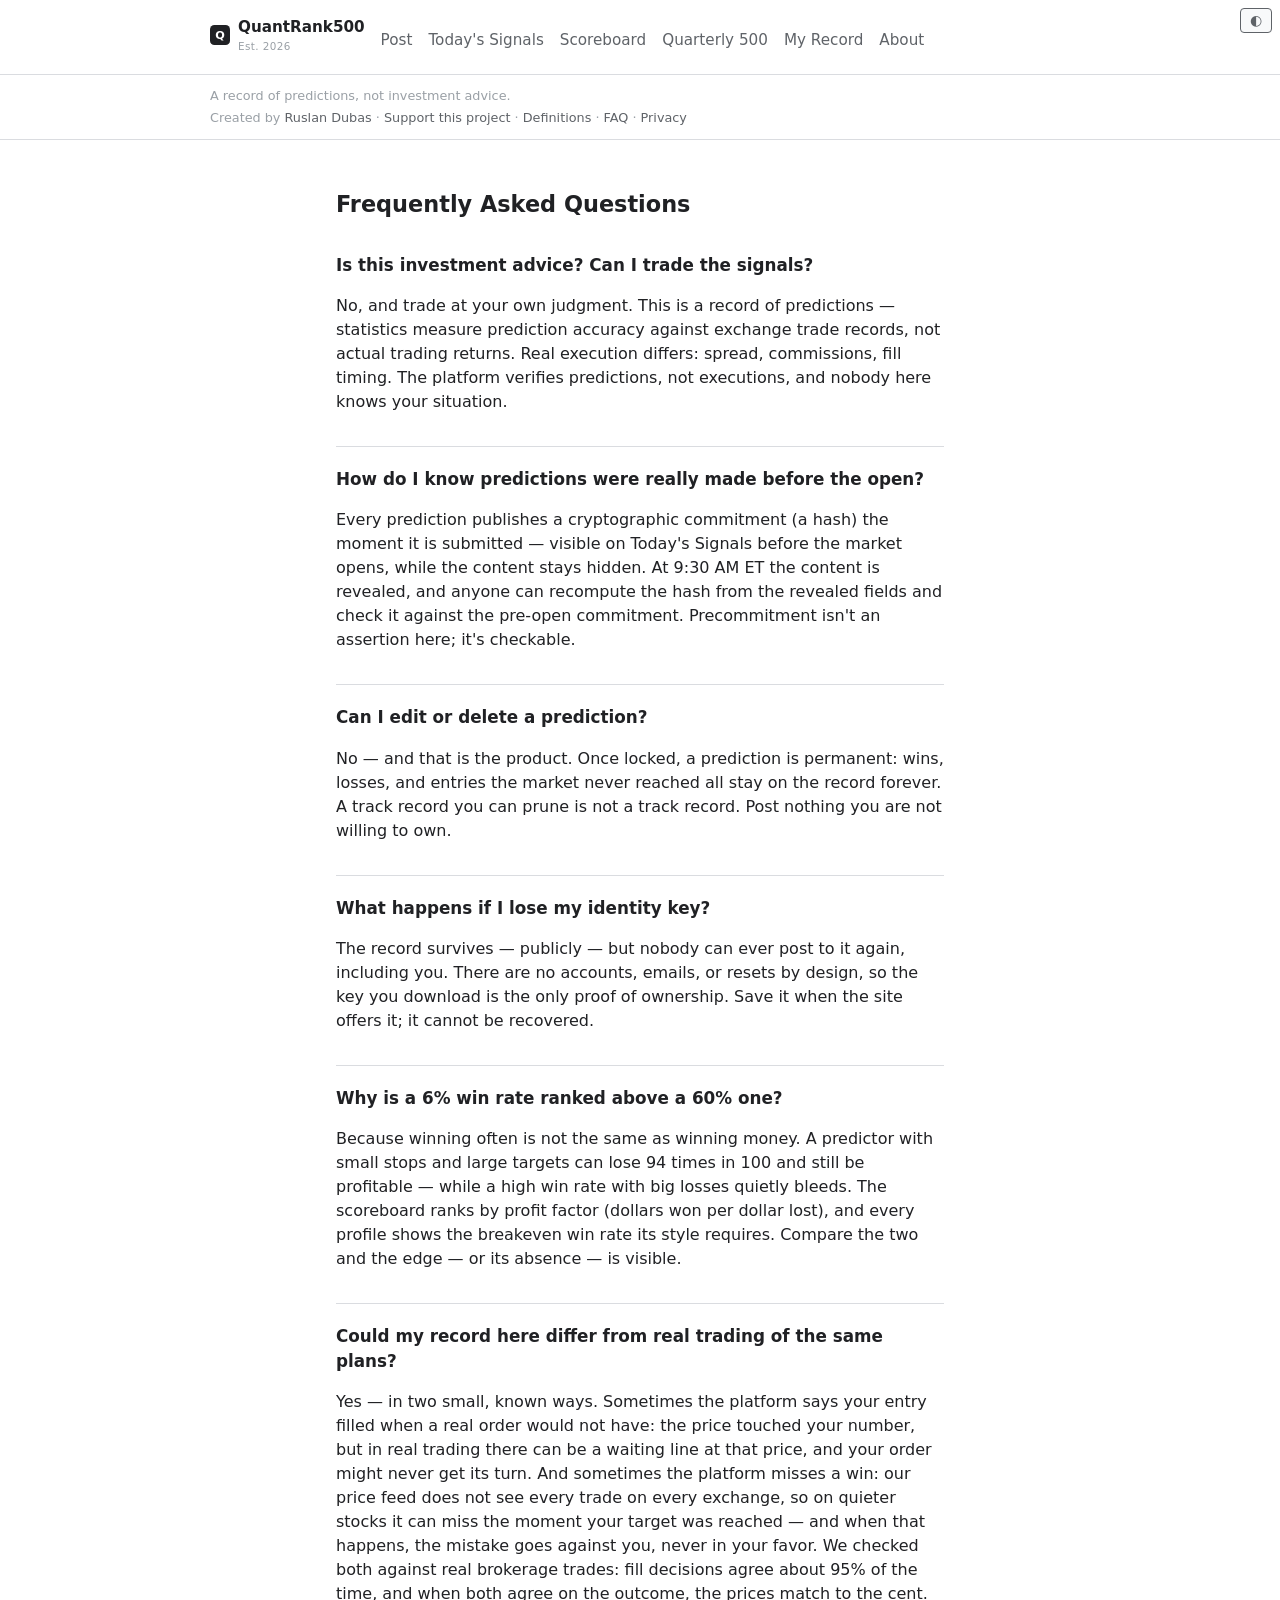
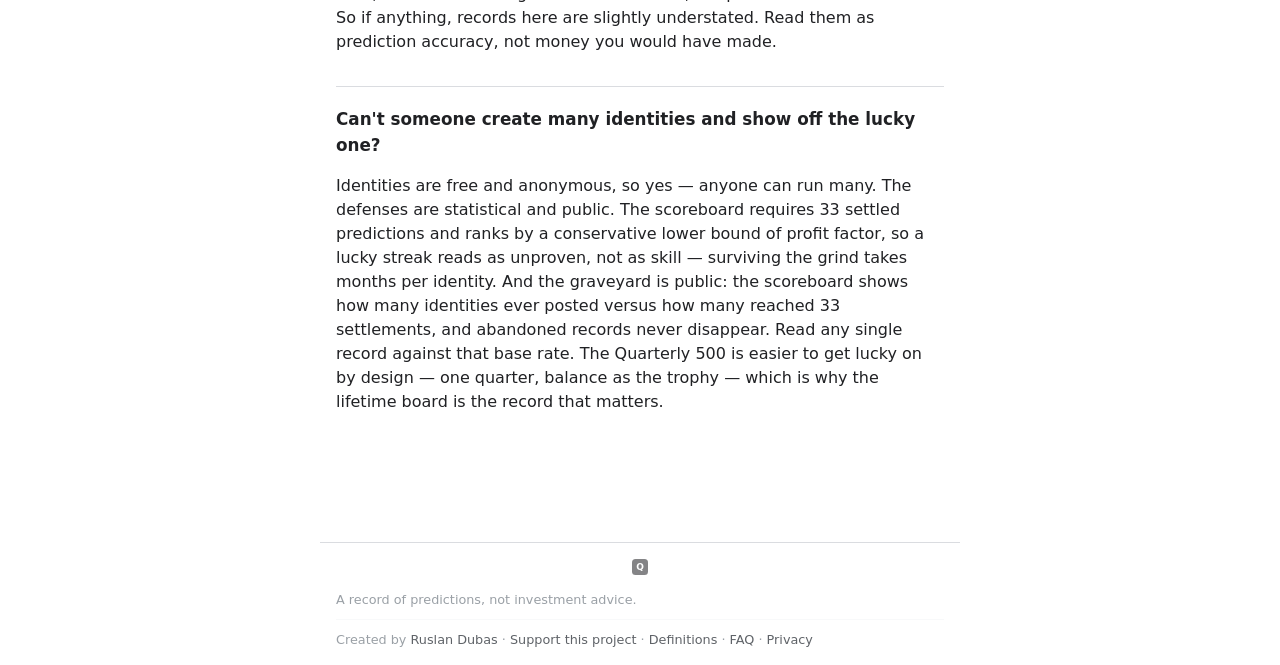
==== frontend/faq.html @ 7d759362 "QuantRank500: a public record of stock predictions Co-Authored-By: Claude Fable 5 <noreply@anthropic" ====
<!DOCTYPE html>
<html lang="en">
<head>
  <meta charset="utf-8">
  <meta name="viewport" content="width=device-width, initial-scale=1">
  <title>QuantRank500 — Frequently Asked Questions</title>
  <link rel="stylesheet" href="style.css">
  <link rel="icon" type="image/svg+xml" href="favicon.svg">
  <meta name="theme-color" content="#ffffff" media="(prefers-color-scheme: light)">
  <meta name="theme-color" content="#202124" media="(prefers-color-scheme: dark)">
  <meta property="og:site_name" content="QuantRank500">
  <meta property="og:type" content="website">
  <meta property="og:description"
        content="A public record of stock predictions, settled by the market itself. A record of predictions, not investment advice.">
  <meta property="og:image" content="https://quantrank500.com/og.png">
  <meta name="twitter:card" content="summary_large_image">
  <meta property="og:title" content="QuantRank500 — Frequently Asked Questions">
</head>
<body>
<a class="skip" href="#main">Skip to content</a>
<header class="site">
  <nav>
    <span class="brand"><svg class="mark" viewBox="0 0 64 64" aria-hidden="true"><rect width="64" height="64" rx="14" style="fill:var(--ink,#202124)"/><text x="32" y="44" font-size="36" font-weight="700" text-anchor="middle" style="fill:var(--bg,#ffffff)">Q</text></svg><span class="brand-text">QuantRank500<small>Est. 2026</small></span></span>
    <a href="index.html">Post</a>
    <a href="signals.html">Today's Signals</a>
    <a href="scoreboard.html">Scoreboard</a>
    <a href="quarterly.html">Quarterly 500</a>
    <a href="profile.html">My Record</a>
    <a href="about.html">About</a>
  </nav>
</header>

<main id="main" class="ruled">
  <h1>Frequently Asked Questions</h1>

  <h2>Is this investment advice? Can I trade the signals?</h2>
  <p>
    No, and trade at your own judgment. This is a record of predictions —
    statistics measure prediction accuracy against exchange trade records, not
    actual trading returns. Real execution differs: spread, commissions, fill
    timing. The platform verifies predictions, not executions, and nobody here
    knows your situation.
  </p>

  <h2>How do I know predictions were really made before the open?</h2>
  <p>
    Every prediction publishes a cryptographic commitment (a hash) the moment it
    is submitted — visible on Today's Signals before the market opens, while the
    content stays hidden. At 9:30 AM ET the content is revealed, and anyone can
    recompute the hash from the revealed fields and check it against the pre-open
    commitment. Precommitment isn't an assertion here; it's checkable.
  </p>

  <h2>Can I edit or delete a prediction?</h2>
  <p>
    No — and that is the product. Once locked, a prediction is permanent: wins,
    losses, and entries the market never reached all stay on the record forever.
    A track record you can prune is not a track record. Post nothing you are
    not willing to own.
  </p>

  <h2>What happens if I lose my identity key?</h2>
  <p>
    The record survives — publicly — but nobody can ever post to it again,
    including you. There are no accounts, emails, or resets by design, so the
    key you download is the only proof of ownership. Save it when the site
    offers it; it cannot be recovered.
  </p>

  <h2>Why is a 6% win rate ranked above a 60% one?</h2>
  <p>
    Because winning often is not the same as winning money. A predictor with
    small stops and large targets can lose 94 times in 100 and still be
    profitable — while a high win rate with big losses quietly bleeds. The
    scoreboard ranks by profit factor (dollars won per dollar lost), and every
    profile shows the breakeven win rate its style requires. Compare the two
    and the edge — or its absence — is visible.
  </p>

  <h2>Could my record here differ from real trading of the same plans?</h2>
  <p>
    Yes — in two small, known ways. Sometimes the platform says your entry
    filled when a real order would not have: the price touched your number,
    but in real trading there can be a waiting line at that price, and your
    order might never get its turn. And sometimes the platform misses a win:
    our price feed does not see every trade on every exchange, so on quieter
    stocks it can miss the moment your target was reached — and when that
    happens, the mistake goes against you, never in your favor. We checked
    both against real brokerage trades: fill decisions agree about 95% of
    the time, and when both agree on the outcome, the prices match to the
    cent. So if anything, records here are slightly understated. Read them
    as prediction accuracy, not money you would have made.
  </p>

  <h2>Can't someone create many identities and show off the lucky one?</h2>
  <p>
    Identities are free and anonymous, so yes — anyone can run many. The
    defenses are statistical and public. The scoreboard requires 33 settled
    predictions and ranks by a conservative lower bound of profit factor, so
    a lucky streak reads as unproven, not as skill — surviving the grind
    takes months per identity. And the graveyard is public: the scoreboard
    shows how many identities ever posted versus how many reached 33
    settlements, and abandoned records never disappear. Read any single
    record against that base rate. The Quarterly 500 is easier to get lucky
    on by design — one quarter, balance as the trophy — which is why the
    lifetime board is the record that matters.
  </p>

</main>

<footer class="freshness" id="freshness"></footer>

<script src="api.js"></script>
<script>
getJson("/scoreboard")
  .then(board => renderFreshness(document.getElementById("freshness"), board.freshness))
  .catch(() => {});
</script>
</body>
</html>
---- frontend/style.css ----
/* QuantRank500 — Google-packaging style (spec §9).
   Black, grays, white. Green for wins only, red for losses only.
   No gradients, no shadows, no decoration. */

:root {
  --bg: #ffffff;
  --ink: #202124;
  --ink-strong: #000000;
  --gray: #5f6368;
  --gray-light: #9aa0a6;
  --line: #dadce0;
  --paper: #f8f9fa;
  --win: #188038;
  --loss: #c5221f;
}

/* dark palette: system preference, unless the user chose explicitly */
@media (prefers-color-scheme: dark) {
  :root:not([data-theme="light"]) {
    --bg: #202124; --ink: #e8eaed; --ink-strong: #ffffff;
    --gray: #9aa0a6; --gray-light: #80868b;
    --line: #3c4043; --paper: #2a2b2e;
    --win: #81c995; --loss: #f28b82;
  }
}
:root[data-theme="dark"] {
  --bg: #202124; --ink: #e8eaed; --ink-strong: #ffffff;
  --gray: #9aa0a6; --gray-light: #80868b;
  --line: #3c4043; --paper: #2a2b2e;
  --win: #81c995; --loss: #f28b82;
}

* { box-sizing: border-box; }

body {
  margin: 0;
  font-family: system-ui, -apple-system, "Segoe UI", Roboto, Arial, sans-serif;
  color: var(--ink);
  background: var(--bg);
  line-height: 1.5;
}

main { max-width: 640px; margin: 0 auto; padding: 24px 16px 64px; }

header.site {
  border-bottom: 1px solid var(--line);
  padding: 16px;
  /* stays visible while scrolling; the border is the only separator (no shadows) */
  position: sticky; top: 0;
  background: var(--bg);
  z-index: 5;
}
header.site nav {
  /* wider than the 640px reading column so six full labels fit on one line */
  max-width: 860px; margin: 0 auto;
  display: flex; gap: 16px; align-items: baseline;
  font-size: 0.95rem;
}
header.site .brand {
  font-weight: 600; color: var(--ink);
  display: flex; align-items: center; gap: 8px;
}
header.site .brand small {
  display: block; font-size: 0.65rem; font-weight: 500;
  color: var(--gray-light); letter-spacing: 0.04em;
}
/* the mark: theme-aware via tokens, so one SVG serves both palettes */
.mark { width: 20px; height: 20px; flex: none; }
.mark rect { fill: var(--ink); }
.mark text { fill: var(--bg); font-family: inherit; }
.env-badge {
  position: fixed; top: 8px; right: 8px; z-index: 10;
  border: 2px solid var(--gray); border-radius: 6px;
  color: var(--gray); background: var(--paper);
  font-size: 1.05rem; font-weight: 700; letter-spacing: 0.1em;
  padding: 6px 16px;
}
/* three quiet lines below the pinned nav; scrolls away with the page */
.info-strip {
  border-bottom: 1px solid var(--line);
  padding: 10px 16px;
  color: var(--gray-light); font-size: 0.8rem; line-height: 1.7;
}
.info-strip .info-inner { max-width: 860px; margin: 0 auto; }
.info-strip a { color: var(--gray); text-decoration: none; }
.info-strip a:hover { color: var(--ink); }
header.site a { color: var(--gray); text-decoration: none;
                padding-bottom: 4px; border-bottom: 2px solid transparent; }
header.site a:hover { color: var(--ink); }
header.site a.active { color: var(--ink); border-bottom-color: var(--ink); }

h1 { font-size: 1.4rem; font-weight: 600; margin: 24px 0 8px; }
h2 { font-size: 1.05rem; font-weight: 600; margin: 32px 0 8px; }
p.note { color: var(--gray); font-size: 0.9rem; }
/* trailing small print sits clearly apart so the last content section keeps its punch */
p.small-print { margin-top: 56px; padding-top: 20px; border-top: 1px solid var(--line); }
/* a light separation: space + thin rule above */
p.divided { margin-top: 16px; padding-top: 12px; border-top: 1px solid var(--line); }

form.card, .card {
  border: 1px solid var(--line);
  border-radius: 8px;
  padding: 24px;
  margin: 16px 0;
}

label { display: block; font-size: 0.85rem; color: var(--gray); margin: 16px 0 4px; }
input {
  width: 100%; padding: 10px 12px;
  border: 1px solid var(--line); border-radius: 4px;
  font-size: 1rem; color: var(--ink); background: var(--bg);
}
input:focus { outline: 2px solid var(--ink); border-color: var(--ink); }

button {
  margin-top: 24px; padding: 10px 24px;
  background: var(--ink); color: var(--bg);
  border: none; border-radius: 4px;
  font-size: 1rem; cursor: pointer;
}
button:hover { background: var(--ink-strong); }
button.small { margin-top: 8px; margin-right: 8px; padding: 6px 14px; font-size: 0.85rem; }
textarea {
  width: 100%; min-height: 90px; padding: 10px 12px;
  border: 1px solid var(--line); border-radius: 4px;
  color: var(--ink); background: var(--bg);
  font-family: ui-monospace, Consolas, monospace; font-size: 0.85rem;
}

table { width: 100%; border-collapse: collapse; font-size: 0.95rem; }
th { text-align: left; color: var(--gray); font-weight: 500;
     border-bottom: 1px solid var(--line); padding: 8px; }
td { border-bottom: 1px solid var(--paper); padding: 8px; }
tr.pending td { color: var(--gray-light); }

.win  { color: var(--win); }
.loss { color: var(--loss); }
td .sub { display: block; font-size: 0.78rem; color: var(--gray-light); }
.identicon { vertical-align: -3px; margin-right: 6px; border-radius: 2px; }
.suffix { color: var(--gray-light); font-size: 0.85em; }
a.download {
  display: inline-block; margin-top: 8px; padding: 6px 14px;
  background: var(--ink); color: var(--bg); border-radius: 4px;
  font-size: 0.85rem; text-decoration: none;
}
a.download:hover { background: var(--ink-strong); }

/* Scoreboard: the board ranks by two numbers; supporting columns live behind More */
#board .extra { display: none; }
#board.show-more .extra { display: table-cell; }
#board.show-more .collapsed-only { display: none; }
button.toggle {
  background: none; border: none; color: var(--gray); cursor: pointer;
  font-size: 0.85rem; font-weight: 500; padding: 0; margin: 0;
  white-space: nowrap;
}
button.toggle:hover { color: var(--ink); background: none; }
.mono { font-family: ui-monospace, Consolas, monospace; font-size: 0.85rem; }
.result-box { margin-top: 16px; padding: 12px; background: var(--paper);
              border-radius: 4px; font-size: 0.9rem; overflow-wrap: anywhere; }
.error { color: var(--loss); }

footer.freshness {
  max-width: 640px; margin: 48px auto 0; padding: 16px;
  border-top: 1px solid var(--line);
  color: var(--gray-light); font-size: 0.8rem;
}
.footer-links {
  margin-top: 10px; padding-top: 10px;
  border-top: 1px solid var(--paper);
}
.footer-links a { color: var(--gray); text-decoration: none; }
.footer-links a:hover { color: var(--ink); }
/* big quiet names, page-end signature style; colorless until hovered */
.supporters { display: flex; flex-wrap: wrap; gap: 8px 28px;
              align-items: baseline; margin-top: 18px; }
.supporters-label { font-size: 0.8rem; }
.supporters a {
  color: var(--gray-light); font-size: 1.35rem; font-weight: 700;
  letter-spacing: 0.02em; text-decoration: none;
}
.supporters a:hover { color: var(--gray); }

/* the qualification bar, made visible: ranked above the line, pending below */
tr.qual-bar td { border-bottom: none; padding: 20px 0 0; }
tr.qual-bar .bar { border-top: 2px solid var(--gray); padding: 12px 0 12px; }
tr.qual-bar span { font-size: 0.75rem; color: var(--gray-light); letter-spacing: 0.03em; }
tr.qual-bar .qual-title { color: var(--gray); font-weight: 600; font-size: 0.85rem; }

/* glossary: hairlines chunk the definitions for scanning */
main.ruled h2:not(:first-of-type) { border-top: 1px solid var(--line); padding-top: 20px; }

/* wide tables scroll inside their container instead of breaking the page (phones) */
#board, #quarterly, #signals, .card { overflow-x: auto; }

/* phones: the fixed badge would cover the nav links — dock it bottom-left,
   smaller but still always on screen; keep the nav clear of the toggle */
@media (max-width: 640px) {
  .env-badge {
    top: auto; bottom: 12px; left: 12px; right: auto !important;
    font-size: 0.75rem; padding: 3px 10px; border-width: 1.5px;
  }
  header.site nav { padding-right: 44px; flex-wrap: wrap; row-gap: 4px; }
}

button.theme-toggle {
  position: fixed; top: 8px; right: 8px; z-index: 10;
  margin: 0; padding: 2px 9px; font-size: 0.85rem; line-height: 1.4;
  background: var(--paper); color: var(--gray);
  border: 1px solid var(--gray); border-radius: 4px; cursor: pointer;
}
button.theme-toggle:hover { color: var(--ink); background: var(--paper); }
.env-badge { right: 56px; }

/* --- craft pass: detail spent only where the eye rests --- */

/* underlines that respect descenders */
a { text-underline-offset: 3px; }

/* keyboard users get a door; everyone else never sees it */
.skip {
  position: absolute; left: -9999px; top: 8px; z-index: 100;
  background: var(--bg); color: var(--ink);
  padding: 8px 14px; border: 1px solid var(--ink); border-radius: 4px;
}
.skip:focus { left: 12px; }

/* the maker's seal at the end of every page */
.footer-seal { text-align: center; margin-bottom: 10px; }
.footer-seal .mark { width: 16px; height: 16px; opacity: 0.55; }

/* financial-grade digit alignment everywhere numbers stack */
table, .mono, #plan-feedback { font-variant-numeric: tabular-nums; }

/* hover states arrive softly; nothing ever moves */
a, button, header.site a, .footer-links a, .info-strip a {
  transition: color .15s ease, background-color .15s ease, border-color .15s ease;
}

/* reading forty rows should be effortless */
tbody tr:hover td { background: var(--paper); }
tr.qual-bar:hover td { background: transparent; }

/* tables arrive, they don't pop */
@keyframes settle-in { from { opacity: 0; } to { opacity: 1; } }
#board table, #quarterly table, #signals table, .card table {
  animation: settle-in .25s ease;
}

/* selection and keyboard focus in the house palette */
::selection { background: var(--ink); color: var(--bg); }
:focus-visible { outline: 2px solid var(--ink); outline-offset: 2px; }

/* the other half of financial alignment: numeric columns are right-aligned,
   so tabular digits stack on the decimal point */
th.num, td.num { text-align: right; }
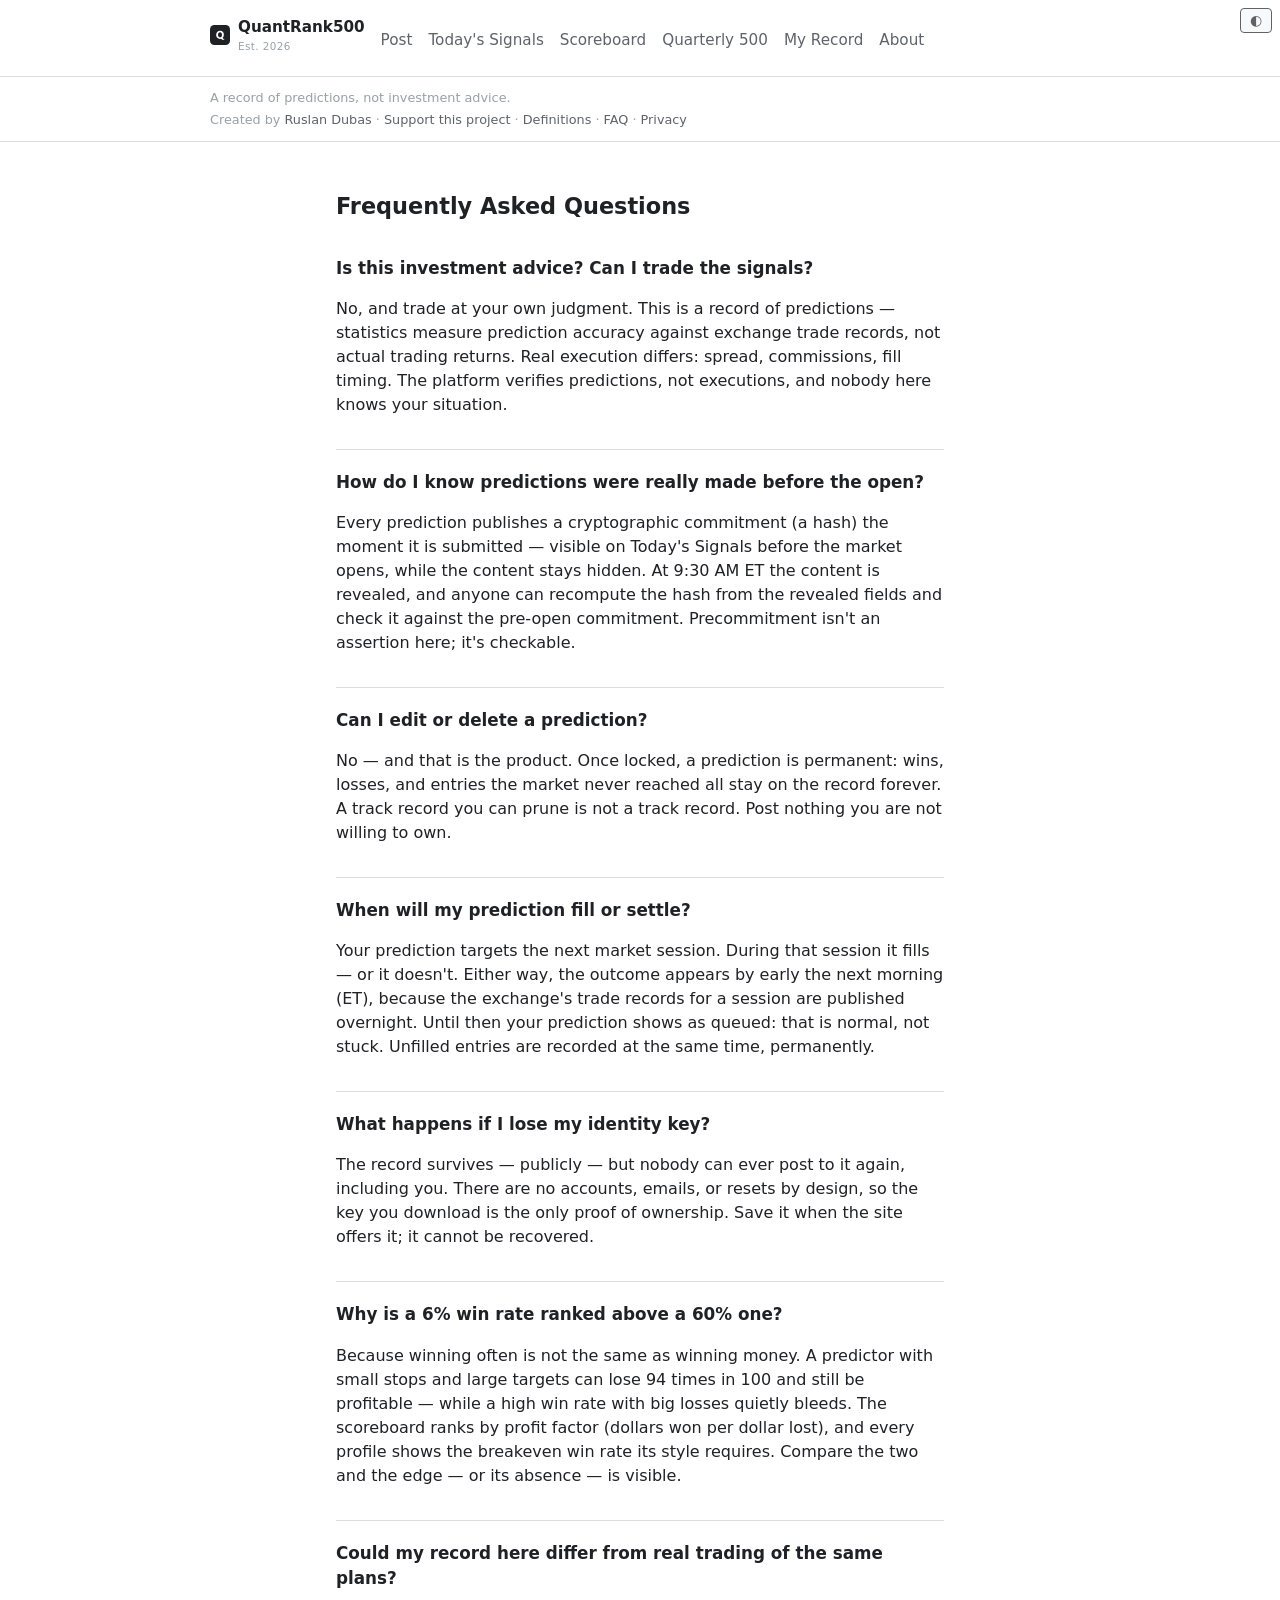
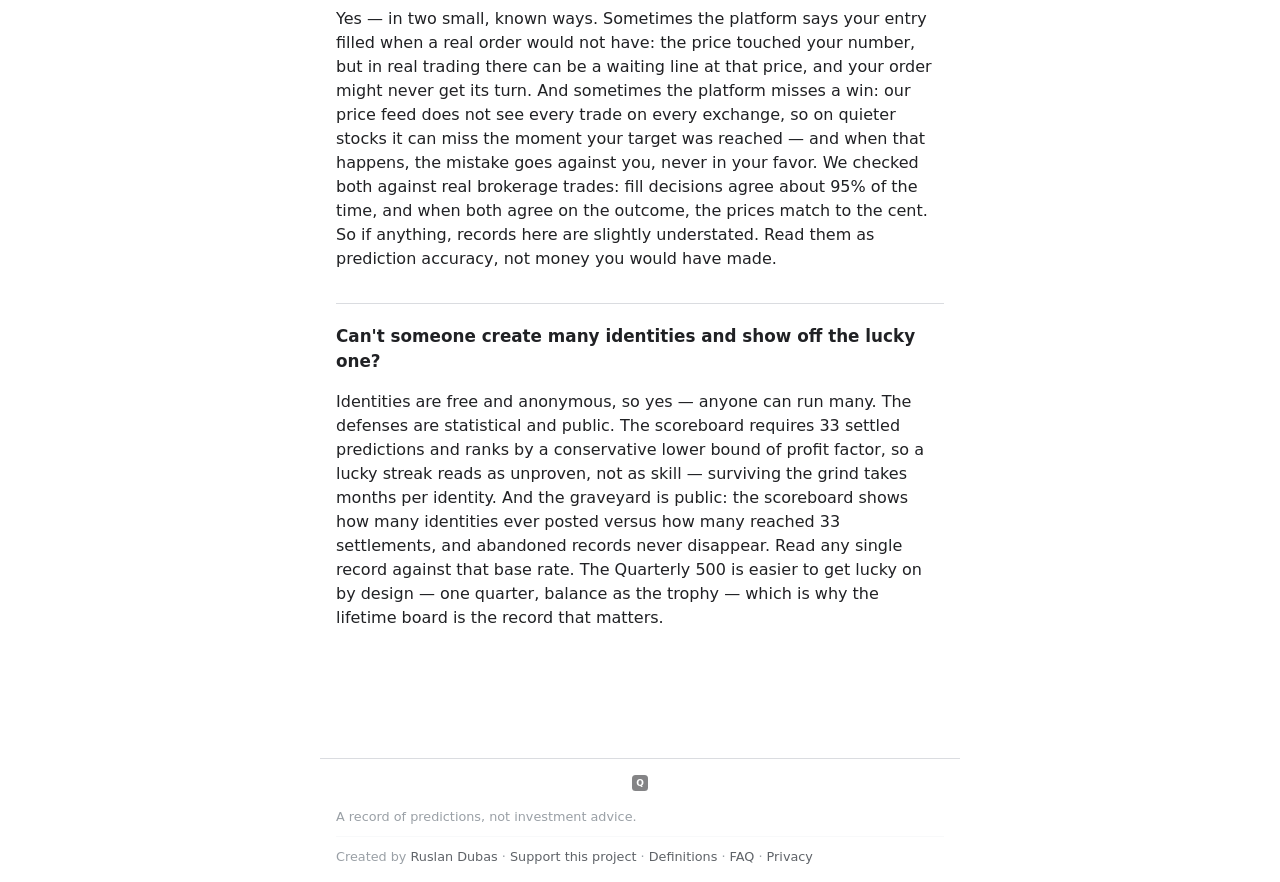
==== commit c364a351: "Settlement timing: About + FAQ + Developer FAQ cadence" ====
--- a/frontend/faq.html
+++ b/frontend/faq.html
@@ -6,6 +6,8 @@
   <title>QuantRank500 — Frequently Asked Questions</title>
   <link rel="stylesheet" href="style.css">
   <link rel="icon" type="image/svg+xml" href="favicon.svg">
+  <link rel="icon" type="image/png" sizes="48x48" href="favicon-48.png">
+  <link rel="apple-touch-icon" href="apple-touch-icon.png">
   <meta name="theme-color" content="#ffffff" media="(prefers-color-scheme: light)">
   <meta name="theme-color" content="#202124" media="(prefers-color-scheme: dark)">
   <meta property="og:site_name" content="QuantRank500">
@@ -20,8 +22,8 @@
 <a class="skip" href="#main">Skip to content</a>
 <header class="site">
   <nav>
-    <span class="brand"><svg class="mark" viewBox="0 0 64 64" aria-hidden="true"><rect width="64" height="64" rx="14" style="fill:var(--ink,#202124)"/><text x="32" y="44" font-size="36" font-weight="700" text-anchor="middle" style="fill:var(--bg,#ffffff)">Q</text></svg><span class="brand-text">QuantRank500<small>Est. 2026</small></span></span>
-    <a href="index.html">Post</a>
+    <a class="brand" href="index.html"><svg class="mark" viewBox="0 0 64 64" aria-hidden="true"><rect width="64" height="64" rx="14" style="fill:var(--ink,#202124)"/><g transform="translate(18.351,44) scale(0.017578,-0.017578)"><path style="fill:var(--bg,#ffffff)" d="M770 -25Q462 -25 268 175Q74 377 74 698Q74 1037 271 1248Q467 1458 793 1458Q1100 1458 1289 1257Q1479 1057 1479 727Q1479 390 1282 182Q1275 175 1269.0 168.5Q1263 162 1256 156L1619 -193H1167L977 0Q883 -25 770 -25ZM784 1180Q615 1180 514 1052Q414 925 414 715Q414 502 514 378Q614 254 776 254Q943 254 1041 374Q1139 496 1139 709Q1139 931 1044 1056Q950 1180 784 1180Z"/></g></svg><span class="brand-text">QuantRank500<small>Est. 2026</small></span></a>
+    <a href="post.html">Post</a>
     <a href="signals.html">Today's Signals</a>
     <a href="scoreboard.html">Scoreboard</a>
     <a href="quarterly.html">Quarterly 500</a>
@@ -57,6 +59,16 @@
     losses, and entries the market never reached all stay on the record forever.
     A track record you can prune is not a track record. Post nothing you are
     not willing to own.
+  </p>
+
+  <h2>When will my prediction fill or settle?</h2>
+  <p>
+    Your prediction targets the next market session. During that session it
+    fills — or it doesn't. Either way, the outcome appears by early the next
+    morning (ET), because the exchange's trade records for a session are
+    published overnight. Until then your prediction shows as queued: that is
+    normal, not stuck. Unfilled entries are recorded at the same time,
+    permanently.
   </p>
 
   <h2>What happens if I lose my identity key?</h2>
